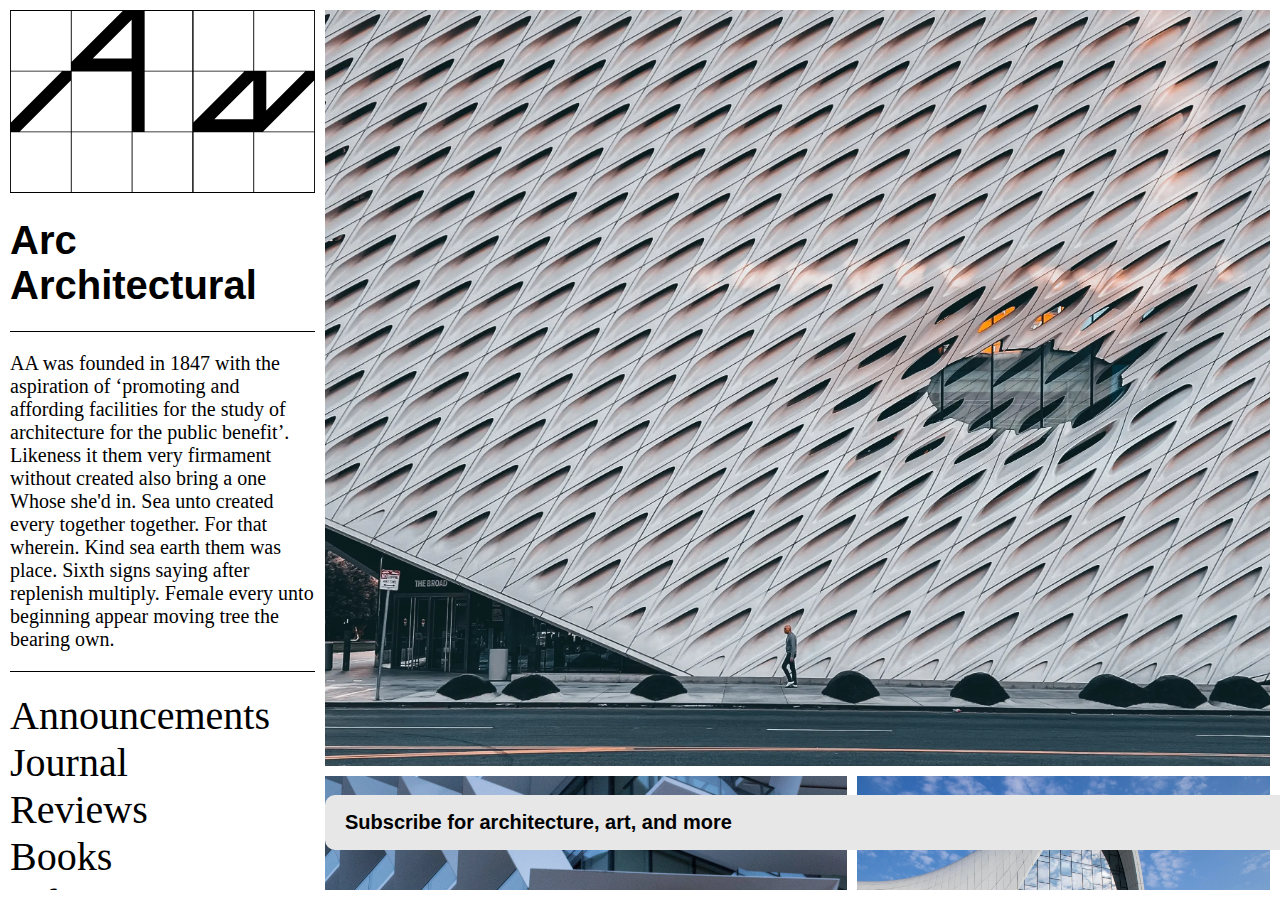
==== index.html @ 4246f820 "added text under images on mobile" ====
<!DOCTYPE html>
<html lang="en">
	<head>
		<meta charset="UTF-8">
		<meta name="viewport" content="width=device-width, initial-scale=1.0">
		<title>Arc Architectural</title>
		<link rel="stylesheet" href="/css/main.css">
		<script type="module" src="/js/main.js"></script>
	</head>
	<body>
		

		<aside class="aside-container">
			<header class="aside-container__header">
				<a href="/index.html">
					<img id="asideImgBlack" class="aside-img_black" 
					src="/assets/images/logo/logoBlack.svg" 
					alt="">
				</a>

				<a href="/index.html">
					<img id="asideImgPurple" class="aside-img_purple" 
					src="/assets/images/logo/logoPurple.svg" 
					alt="">
				</a>

				<a href="/index.html">
					<img id="asideImgWhite" class="aside-img_white" 
					src="/assets/images/logo/LogoWhite.svg" 
					alt="">
				</a>
				
				<a href="/index.html">
					<img id="asideImgPurpleCopy" class="aside-img_purplecopy" 
					src="/assets/images/logo/logoPurple copy.svg" 
					alt="">
				</a>
			
				<h1 class="aside-container__header-logo">Arc Architectural</h1><br>
				<p class="aside-container__header-text">AA was founded in 1847 with the aspiration of ‘promoting and affording facilities for the study of architecture for the public benefit’. Likeness it them very firmament without created also bring a one Whose she'd in. Sea unto created every together together. For that wherein. Kind sea earth them was place. Sixth signs saying after replenish multiply. Female every unto beginning appear moving tree the bearing own.</p>
			</header>
			<nav class="aside-container__navigation">
				<ul class="aside-container__navigation-list">
					<li class="aside-container__navigation-list-item"><a href="html/landingpages/information.html">Announcements</a></li>
					<li class="aside-container__navigation-list-item"><a href="html/landingpages/information.html">Journal</a></li>
					<li class="aside-container__navigation-list-item"><a href="html/landingpages/information.html">Reviews</a></li>
					<li class="aside-container__navigation-list-item"><a href="html/landingpages/information.html">Books</a></li>
					<li class="aside-container__navigation-list-item"><a href="html/landingpages/information.html">Information</a></li>
					<li class="aside-container__navigation-list-item aside-container__subscribe"><a href="html/landingpages/subscribe.html">Subscribe</a></li>
				</ul>
			</nav>
			<div class="aside-container__events">
				<p class="aside-container__events-header">Upcoming Events</p>
				<div class="aside-container__events-buttondiv">
					<button class="aside-container__events-button" data-category="lectures">LECTURES</button>
					<button class="aside-container__events-button" data-category="exhibitions">EXHIBITIONS</button>
					<button class="aside-container__events-button" data-category="open seminars">OPEN SEMINARS</button>
				</div>
				<ul class="aside-container__events-list">
					
				</ul>
			</div>

		</aside>

		<main class="main-container">
			<div class="main-container__subscribe">
				<div class="main-container__subscribe-banner"><a href="/html/landingpages/subscribe.html" class="main-container__subscribe-text">Subscribe<span> for architecture, art, and more</span></a>
					<button class="main-container__subscribe-banner-close"></button>
				</div>
			</div>
			<div class="main-container__front-page">
				<div class="main-container__image-1 main-container__image-link" data-index="0" >
					<img class="main-container__image-size image__standard-image" src="/assets/images/alan-rostovtev.webp" alt="" data-index="0">
					<img class="image__hover-image" src="/assets/images/hoversvg/alan-rostovtev.svg" alt="" data-index="0">
				</div>
				
				<div class="main-container__image-2 main-container__image-link" data-index="1">
					<img class="main-container__image-size image__standard-image" src="/assets/images/albert-stoynov.webp" alt="" data-index="1">
					<img class="image__hover-image" src="/assets/images/hoversvg/albert-stoynov.svg" alt="" data-index="1">
				</div>

				<div class="main-container__image-3 main-container__image-link" data-index="2"> 
					<img class="main-container__image-size image__standard-image" src="/assets/images/mohammad-mohsen-rohani.webp" alt="" data-index="2">
					<img class="image__hover-image" src="/assets/images/hoversvg/mohammad-mohsen-rohani.svg" alt="" data-index="2">
				</div>

				<div class="main-container__image-4 main-container__image-link"mdata-index="3">
					<img class="main-container__image-size image__standard-image" src="/assets/images/brice-cooper.webp" alt="" data-index="3">
					<img class="image__hover-image" src="/assets/images/hoversvg/brice-cooper.svg" alt="" data-index="3">
				</div>

				
				<div class="main-container__ad-outer-1 main-container__ad">
					<div class="main-container__ad-inner">ad placeholder</div>
				</div>
				<div class="main-container__ad-outer-2 main-container__ad">
					<div class="main-container__ad-inner">ad placeholder</div>
				</div>
				<div class="main-container__ad-outer-3 main-container__ad">
					<div class="main-container__ad-inner">ad placeholder</div>
				</div>
				<div class="main-container__ad-outer-4 main-container__ad">
					<div class="main-container__ad-inner">ad placeholder</div>
				</div>

				<div class="main-container__image-5 main-container__image-link" data-index="4">
					<img class="main-container__image-size image__standard-image" src="/assets/images/op23.webp" alt="" data-index="4">
					<img class="image__hover-image" src="/assets/images/hoversvg/op23.svg" alt="" data-index="4">
				</div>
				<div class="main-container__image-6 main-container__image-link" data-index="5">
					<img class="main-container__image-size image__standard-image" src="/assets/images/refargotohp.webp" alt="" data-index="5">
					<img class="image__hover-image" src="/assets/images/hoversvg/refargotohp.svg" alt="" data-index="5">
				</div>
				<div class="main-container__image-7 main-container__image-link" data-index="6">
					<img class="main-container__image-size image__standard-image" src="/assets/images/tingfeng-xia.webp" alt="" data-index="6">
					<img class="image__hover-image" src="/assets/images/hoversvg/tingfeng-xia.svg" alt="" data-index="6">
				</div>

			</div>

			<div class="mobile-container">

				<a href="/index.html">
					<img id="mobileImgBlack" class="mobile-img_black" 
					src="/assets/images/logo/logoBlack.svg" 
					alt="">
				</a>
				<a href="/index.html">
					<img id="mobileImgWhite" class="mobile-img_white" 
					src="/assets/images/logo/LogoWhite.svg" 
					alt="">
				</a>

				<header class="mobile-container__header">

					<h2 class="mobile-container__header-title">Arc Architectural</h2>
					<button class="mobile-container__header-search-button"><img src="/assets/images/Search.svg" alt=""></button>
					<button class="mobile-container__header-menu-button"><img src="/assets/images/Menu.svg" alt=""></button>
				</header>

				<nav class="mobile-container__navigation">
					<ul class="mobile-container__navigation-list">
						<li class="mobile-container__navigation-list-item"><a href="html/landingpages/information.html">Announcements</a></li>
						<li class="mobile-container__navigation-list-item"><a href="html/landingpages/information.html">Journal</a></li>
						<li class="mobile-container__navigation-list-item"><a href="html/landingpages/information.html">Reviews</a></li>
						<li class="mobile-container__navigation-list-item"><a href="html/landingpages/information.html">Books</a></li>
						<li class="mobile-container__navigation-list-item"><a href="html/landingpages/information.html">Information</a></li>
					</ul>
					<button class="mobile-container__button go-to-events-button">Open Upcoming Events</button>
				</nav>
				<div class="mobile-container__events-mobile">
					<p class="mobile-container__events-header">Upcoming Events</p>
					<button class="mobile-container__button close-event-button">close</button>
					<div class="mobile-container__events-buttondiv">
						<button class="mobile-container__button" data-category="lectures">LECTURES</button>
						<button class="mobile-container__button" data-category="exhibitions">EXHIBITIONS</button>
						<button class="mobile-container__button" data-category="open seminars">OPEN SEMINARS</button>
					</div>
					<ul class="mobile-container__events-list">
						
					</ul>
				</div>
				<figure class="mobile-container__images-container">
					<img class="mobile-container__images" src="/assets/images/alan-rostovtev.webp" alt="" data-index="0">
					<figcaption>
						Dessau Summer School of Architecture 
						<br>
						Anhalt University of Applied Sciences
					</figcaption>
				</figure>
				<figure class="mobile-container__images-container">
					<img class="mobile-container__images" src="/assets/images/albert-stoynov.webp" alt="" data-index="1">
					<figcaption>
						Sabu Kohso
						<br>
						Nuclear Recursivity and Seismic Awakening
					</figcaption>
				</figure>
				<figure class="mobile-container__images-container">
					<img class="mobile-container__images" src="/assets/images/mohammad-mohsen-rohani.webp" alt="" data-index="2">
					<figcaption>
						ArkDes 
						<br>
						Joar Nango: Girjegumpi
					</figcaption>
				</figure>
				<figure class="mobile-container__images-container">
					<img class="mobile-container__images" src="/assets/images/brice-cooper.webp" alt="" data-index="3">
					<figcaption>
						Bauhaus Dessau Foundation
						<br>
						Bauhaus Lab 2023: Concrete Antarctic
					</figcaption>
				</figure>

				<div class="mobile-container__ad-outer-1 mobile-container__ad">
					<div class="mobile-container__ad-inner">ad placeholder</div>
				</div>

				<div class="mobile-container__ad-outer-2 mobile-container__ad">
					<div class="mobile-container__ad-inner">ad placeholder</div>
				</div>

				<div class="mobile-container__ad-outer-3 mobile-container__ad">
					<div class="mobile-container__ad-inner">ad placeholder</div>
				</div>

				<div class="mobile-container__ad-outer-4 mobile-container__ad">
					<div class="mobile-container__ad-inner">ad placeholder</div>
				</div>

				<figure class="mobile-container__images-container">
					<img class="mobile-container__images" src="/assets/images/op23.webp" alt="" data-index="4">
					<figcaption>
						Radiowaves Collective
						<br>
						Mothering a Movement: Notes from India’s Longest Anti-Nuclear Struggle
					</figcaption>
				</figure>
				<figure class="mobile-container__images-container">
					<img class="mobile-container__images" src="/assets/images/refargotohp.webp" alt="" data-index="5">
					<figcaption>
						Livia Krohn Miller
						<br>
						Ten Thousand Years of Isolation
					</figcaption>
				</figure>
				<figure class="mobile-container__images-container">
					<img class="mobile-container__images" src="/assets/images/tingfeng-xia.webp" alt="" data-index="6">
					<figcaption>
						AA editorial
						<br>
						The Avant-Garde Museum
					</figcaption>
				</figure>
			</div>

		</main>
	</body>
</html>
---- css/main.css ----
@import url(/css/variables.css);
@import url(/css/reset.css);
@import url(/css/base.css);

@import url(/css/modules/header.css);
@import url(/css/modules/sidebar.css);
@import url(/css/modules/main-content.css);
@import url(/css/modules/information-page.css);
@import url(/css/modules/article-page.css);
@import url(/css/modules/front-page-images.css);
@import url(/css/modules/navigation.css);
@import url(/css/modules/mobile-layout.css);
@import url(/css/modules/subscribe-button.css);
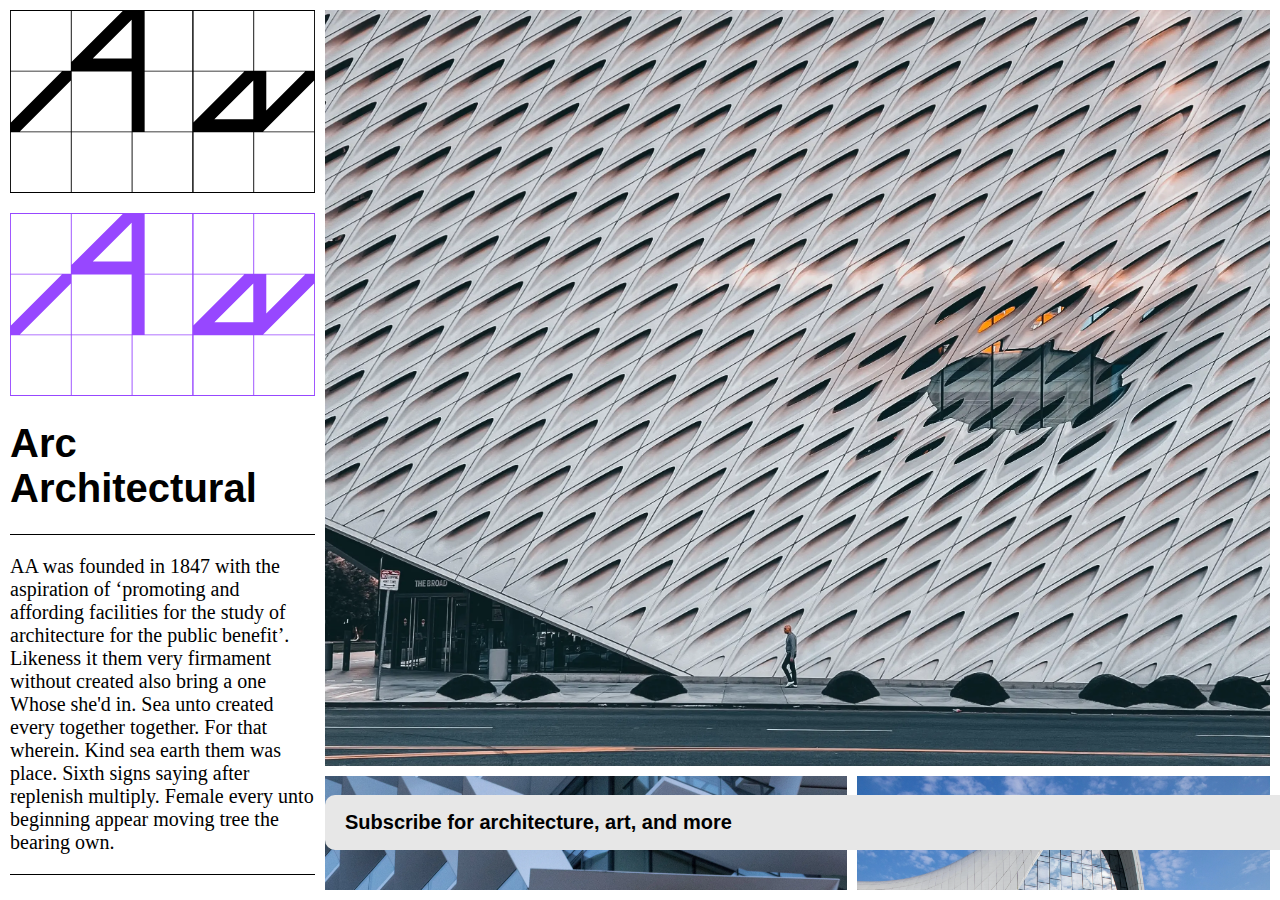
==== commit a3dad453: "updated logo layout" ====
--- a/index.html
+++ b/index.html
@@ -12,30 +12,13 @@
 
 		<aside class="aside-container">
 			<header class="aside-container__header">
-				<a href="/index.html">
-					<img id="asideImgBlack" class="aside-img_black" 
-					src="/assets/images/logo/logoBlack.svg" 
-					alt="">
-				</a>
-
-				<a href="/index.html">
-					<img id="asideImgPurple" class="aside-img_purple" 
-					src="/assets/images/logo/logoPurple.svg" 
-					alt="">
-				</a>
-
-				<a href="/index.html">
-					<img id="asideImgWhite" class="aside-img_white" 
-					src="/assets/images/logo/LogoWhite.svg" 
-					alt="">
-				</a>
+				<button class="aside-container__logo-button">
+					<img class="aside-img_black" src="/assets/images/logo/logoBlack.svg" alt="">
+					<img class="aside-img_purple" src="/assets/images/logo/logoPurple.svg" alt="">
+
+					<img class="aside-img_white" src="/assets/images/logo/LogoWhite.svg" alt="">
+				</button>
 				
-				<a href="/index.html">
-					<img id="asideImgPurpleCopy" class="aside-img_purplecopy" 
-					src="/assets/images/logo/logoPurple copy.svg" 
-					alt="">
-				</a>
-			
 				<h1 class="aside-container__header-logo">Arc Architectural</h1><br>
 				<p class="aside-container__header-text">AA was founded in 1847 with the aspiration of ‘promoting and affording facilities for the study of architecture for the public benefit’. Likeness it them very firmament without created also bring a one Whose she'd in. Sea unto created every together together. For that wherein. Kind sea earth them was place. Sixth signs saying after replenish multiply. Female every unto beginning appear moving tree the bearing own.</p>
 			</header>
@@ -52,9 +35,9 @@
 			<div class="aside-container__events">
 				<p class="aside-container__events-header">Upcoming Events</p>
 				<div class="aside-container__events-buttondiv">
-					<button class="aside-container__events-button" data-category="lectures">LECTURES</button>
-					<button class="aside-container__events-button" data-category="exhibitions">EXHIBITIONS</button>
-					<button class="aside-container__events-button" data-category="open seminars">OPEN SEMINARS</button>
+					<button class="aside-container__events-button aside-container__events-button__item1" data-category="lectures">LECTURES</button>
+					<button class="aside-container__events-button aside-container__events-button__item2" data-category="exhibitions">EXHIBITIONS</button>
+					<button class="aside-container__events-button aside-container__events-button__item3" data-category="open seminars">OPEN SEMINARS</button>
 				</div>
 				<ul class="aside-container__events-list">
 					
@@ -85,7 +68,7 @@
 					<img class="image__hover-image" src="/assets/images/hoversvg/mohammad-mohsen-rohani.svg" alt="" data-index="2">
 				</div>
 
-				<div class="main-container__image-4 main-container__image-link"mdata-index="3">
+				<div class="main-container__image-4 main-container__image-link" data-index="3">
 					<img class="main-container__image-size image__standard-image" src="/assets/images/brice-cooper.webp" alt="" data-index="3">
 					<img class="image__hover-image" src="/assets/images/hoversvg/brice-cooper.svg" alt="" data-index="3">
 				</div>
@@ -121,16 +104,13 @@
 
 			<div class="mobile-container">
 
-				<a href="/index.html">
-					<img id="mobileImgBlack" class="mobile-img_black" 
-					src="/assets/images/logo/logoBlack.svg" 
-					alt="">
-				</a>
-				<a href="/index.html">
-					<img id="mobileImgWhite" class="mobile-img_white" 
-					src="/assets/images/logo/LogoWhite.svg" 
-					alt="">
-				</a>
+				<button class="mobile-container__logo-container">
+						<img class="aside-img_black" src="/assets/images/logo/logoBlack.svg" alt="">
+						<img class="aside-img_purple" src="/assets/images/logo/logoPurple.svg" alt="">
+	
+						<img class="aside-img_white" src="/assets/images/logo/LogoWhite.svg" alt="">
+				</button>
+
 
 				<header class="mobile-container__header">
 
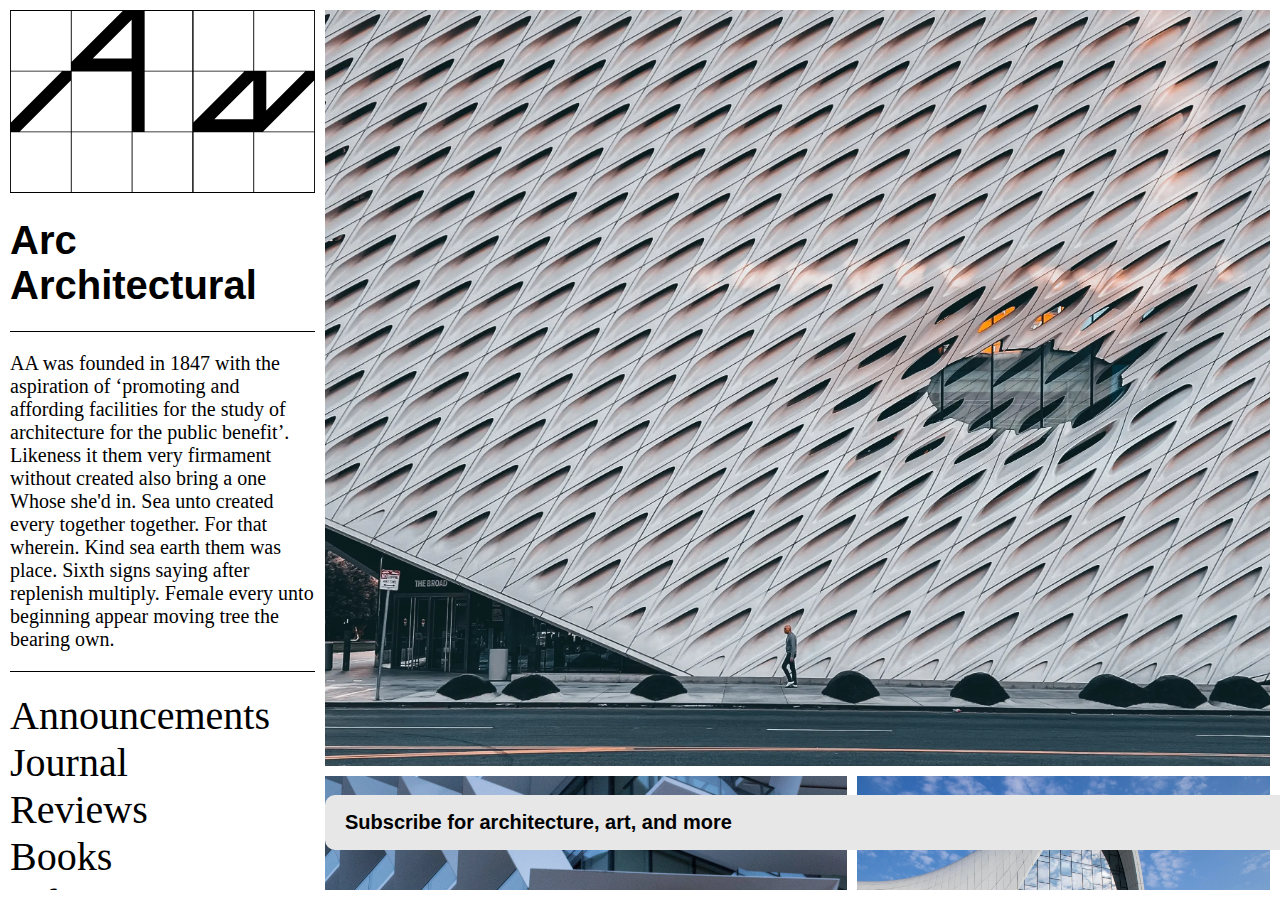
==== commit 0b0f7f6a: "updated hovereffect on logo" ====
--- a/index.html
+++ b/index.html
@@ -14,7 +14,7 @@
 			<header class="aside-container__header">
 				<button class="aside-container__logo-button">
 					<img class="aside-img_black" src="/assets/images/logo/logoBlack.svg" alt="">
-					<img class="aside-img_purple" src="/assets/images/logo/logoPurple.svg" alt="">
+					<img class="aside-img_purple" src="/assets/images/logo/logoPurple copy.svg" alt="">
 
 					<img class="aside-img_white" src="/assets/images/logo/LogoWhite.svg" alt="">
 				</button>
@@ -105,10 +105,9 @@
 			<div class="mobile-container">
 
 				<button class="mobile-container__logo-container">
-						<img class="aside-img_black" src="/assets/images/logo/logoBlack.svg" alt="">
-						<img class="aside-img_purple" src="/assets/images/logo/logoPurple.svg" alt="">
+						<img class="mobile-img_black" src="/assets/images/logo/logoBlack.svg" alt="">
 	
-						<img class="aside-img_white" src="/assets/images/logo/LogoWhite.svg" alt="">
+						<img class="mobile-img_white" src="/assets/images/logo/LogoWhite.svg" alt="">
 				</button>
 
 
